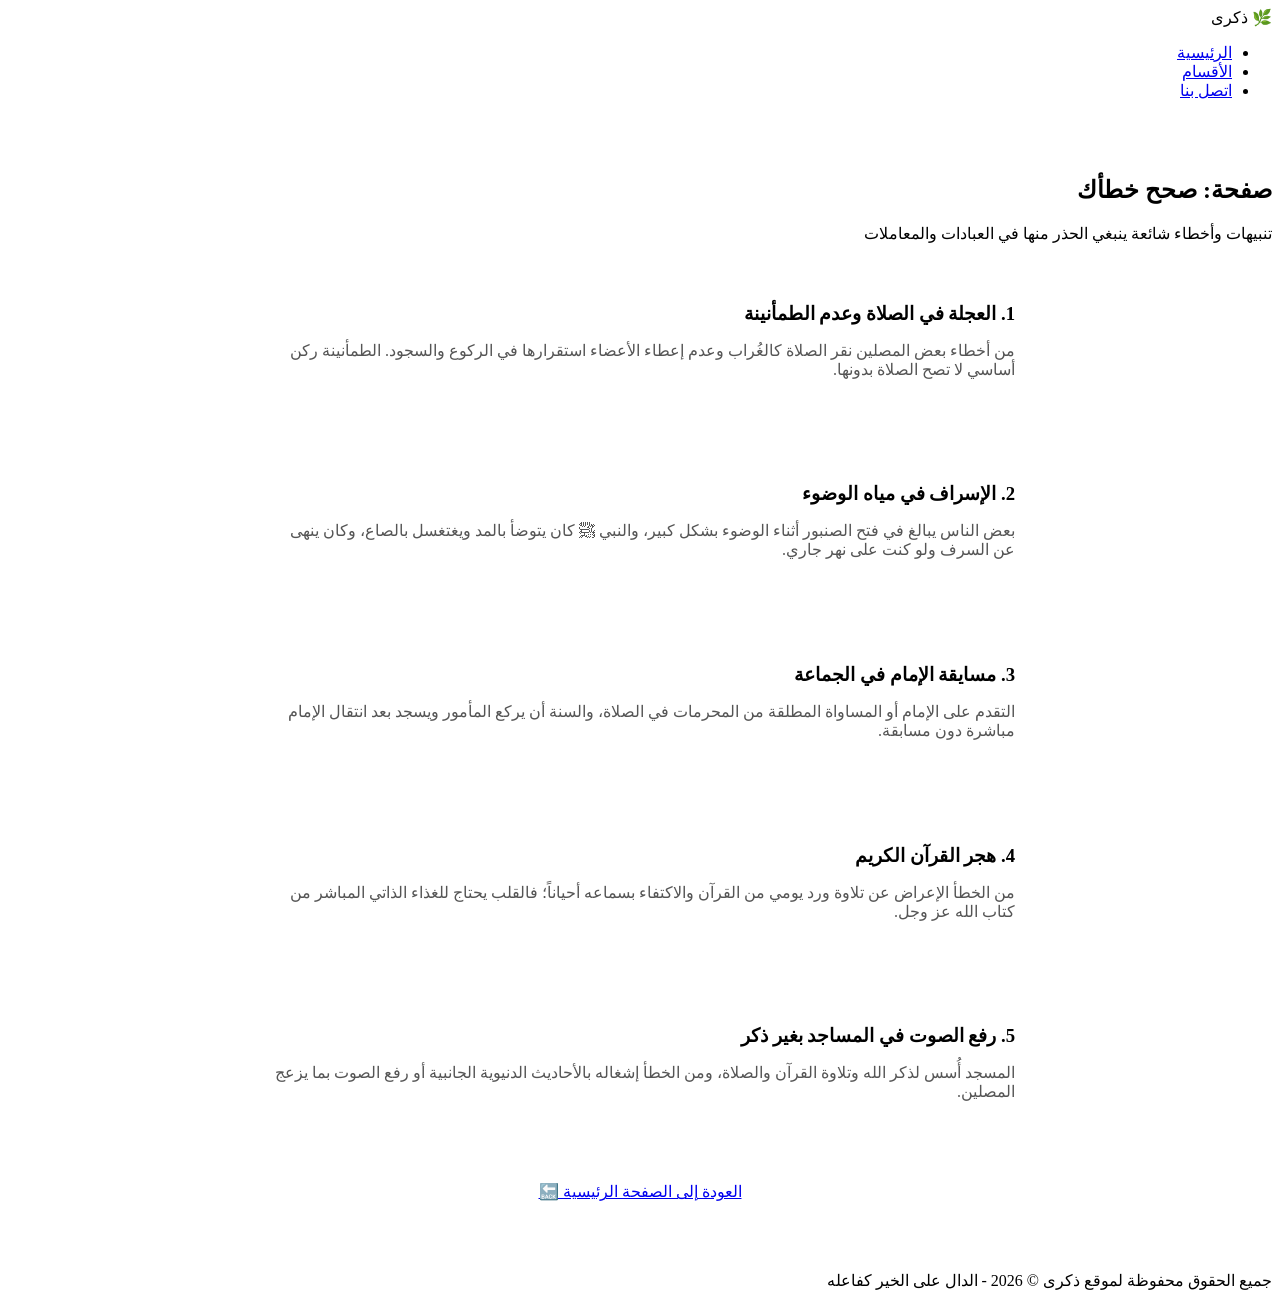
==== correct-mistakes.html @ d4a59a68 "Create correct-mistakes.html" ====
<!DOCTYPE html>
<html lang="ar" dir="rtl">
<head>
    <meta charset="UTF-8">
    <meta name="viewport" content="width=device-width, initial-scale=1.0">
    <title>صحح خطأك - موقع ذكرى</title>
    <link href="https://fonts.googleapis.com/css2?family=Cairo:wght@300;400;600;700&display=swap" rel="stylesheet">
    <link rel="stylesheet" href="style.css">
</head>
<body>

    <!-- الشريط العلوي -->
    <header class="navbar">
        <div class="container nav-container">
            <div class="logo">🌿 ذكرى</div>
            <nav>
                <ul class="nav-links">
                    <li><a href="index.html">الرئيسية</a></li>
                    <li><a href="index.html#categories">الأقسام</a></li>
                    <li><a href="index.html#contact">اتصل بنا</a></li>
                </ul>
            </nav>
        </div>
    </header>

    <!-- عنوان الصفحة -->
    <section class="container" style="padding: 40px 0 20px 0;">
        <div class="section-title">
            <h2>صفحة: صحح خطأك</h2>
            <p>تنبيهات وأخطاء شائعة ينبغي الحذر منها في العبادات والمعاملات</p>
        </div>

        <!-- قائمة التنبيهات المليئة بالنصائح -->
        <div style="display: grid; gap: 20px; max-width: 800px; margin: 0 auto;">
            
            <div class="cat-card" style="text-align: right; padding: 25px;">
                <h3 style="color: var(--primary-color); margin-bottom: 8px;">1. العجلة في الصلاة وعدم الطمأنينة</h3>
                <p style="color: #555;">من أخطاء بعض المصلين نقر الصلاة كالغُراب وعدم إعطاء الأعضاء استقرارها في الركوع والسجود. الطمأنينة ركن أساسي لا تصح الصلاة بدونها.</p>
            </div>

            <div class="cat-card" style="text-align: right; padding: 25px;">
                <h3 style="color: var(--primary-color); margin-bottom: 8px;">2. الإسراف في مياه الوضوء</h3>
                <p style="color: #555;">بعض الناس يبالغ في فتح الصنبور أثناء الوضوء بشكل كبير، والنبي ﷺ كان يتوضأ بالمد ويغتغسل بالصاع، وكان ينهى عن السرف ولو كنت على نهر جاري.</p>
            </div>

            <div class="cat-card" style="text-align: right; padding: 25px;">
                <h3 style="color: var(--primary-color); margin-bottom: 8px;">3. مسايقة الإمام في الجماعة</h3>
                <p style="color: #555;">التقدم على الإمام أو المساواة المطلقة من المحرمات في الصلاة، والسنة أن يركع المأمور ويسجد بعد انتقال الإمام مباشرة دون مسابقة.</p>
            </div>

            <div class="cat-card" style="text-align: right; padding: 25px;">
                <h3 style="color: var(--primary-color); margin-bottom: 8px;">4. هجر القرآن الكريم</h3>
                <p style="color: #555;">من الخطأ الإعراض عن تلاوة ورد يومي من القرآن والاكتفاء بسماعه أحياناً؛ فالقلب يحتاج للغذاء الذاتي المباشر من كتاب الله عز وجل.</p>
            </div>

            <div class="cat-card" style="text-align: right; padding: 25px;">
                <h3 style="color: var(--primary-color); margin-bottom: 8px;">5. رفع الصوت في المساجد بغير ذكر</h3>
                <p style="color: #555;">المسجد أُسس لذكر الله وتلاوة القرآن والصلاة، ومن الخطأ إشغاله بالأحاديث الدنيوية الجانبية أو رفع الصوت بما يزعج المصلين.</p>
            </div>

        </div>

        <!-- زر العودة -->
        <div style="text-align: center; margin-top: 40px;">
            <a href="index.html" class="btn-primary">العودة إلى الصفحة الرئيسية 🔙</a>
        </div>
    </section>

    <!-- التذييل -->
    <footer class="footer" style="margin-top: 50px;">
        <div class="container footer-bottom">
            <p>جميع الحقوق محفوظة لموقع ذكرى © 2026 - الدال على الخير كفاعله</p>
        </div>
    </footer>

</body>
</html>
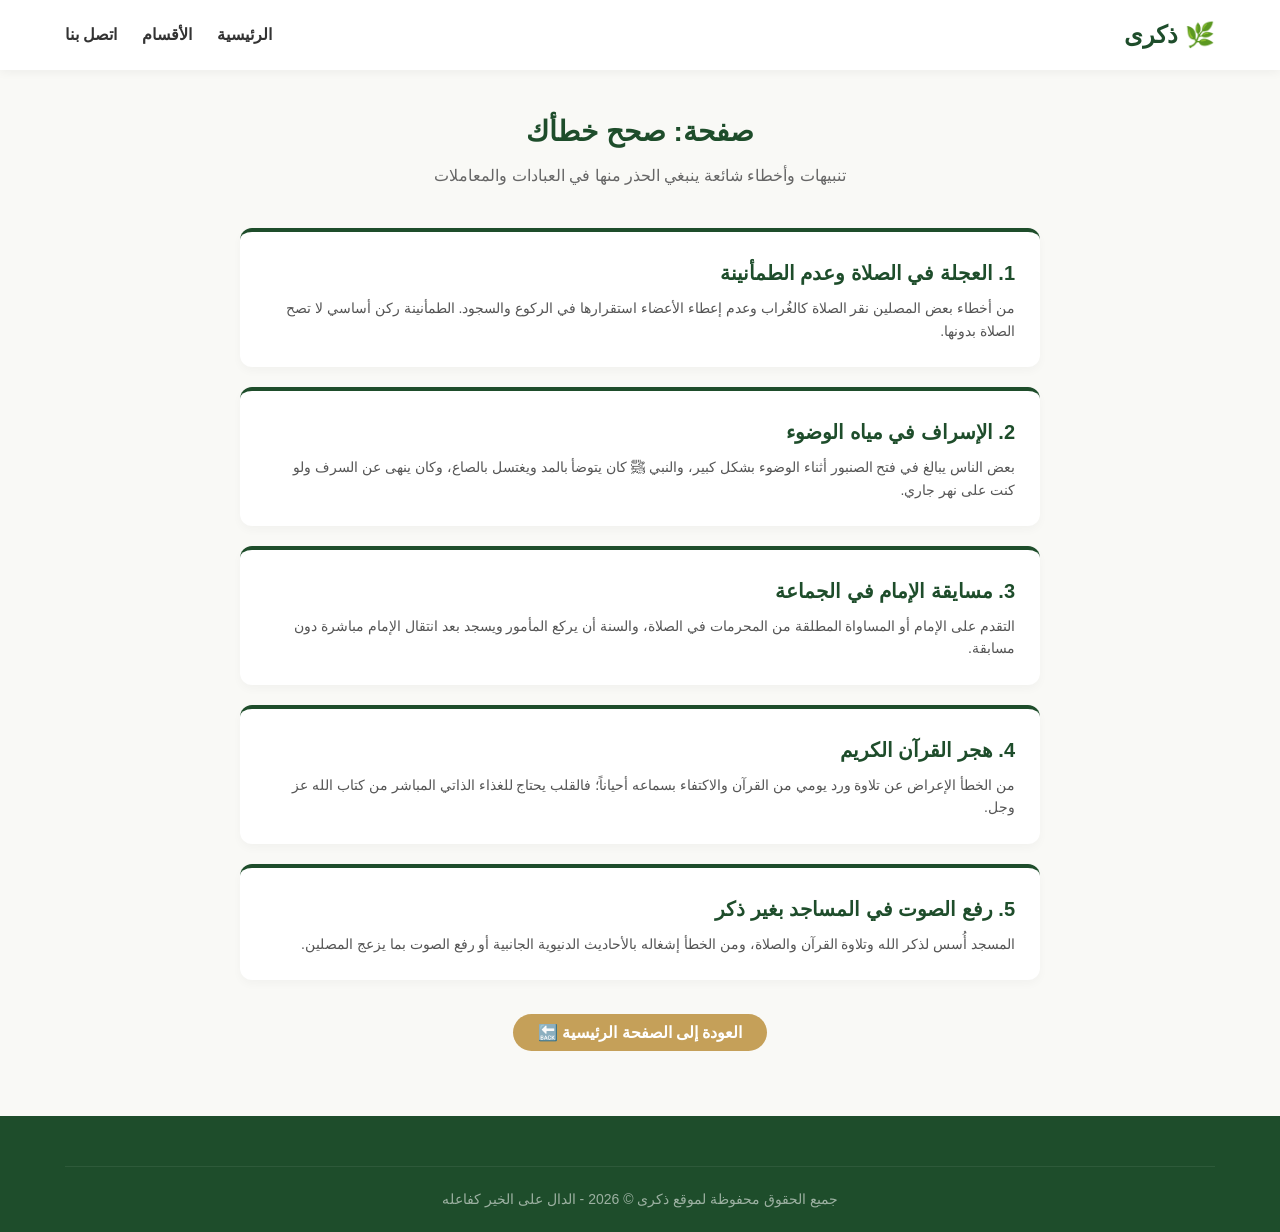
==== commit 2286e76e: "Create correct-mistakes.html" ====
--- a/correct-mistakes.html
+++ b/correct-mistakes.html
@@ -23,14 +23,13 @@
         </div>
     </header>
 
-    <!-- عنوان الصفحة -->
+    <!-- محتوى الصفحة الفرعية -->
     <section class="container" style="padding: 40px 0 20px 0;">
         <div class="section-title">
             <h2>صفحة: صحح خطأك</h2>
             <p>تنبيهات وأخطاء شائعة ينبغي الحذر منها في العبادات والمعاملات</p>
         </div>
 
-        <!-- قائمة التنبيهات المليئة بالنصائح -->
         <div style="display: grid; gap: 20px; max-width: 800px; margin: 0 auto;">
             
             <div class="cat-card" style="text-align: right; padding: 25px;">
@@ -40,7 +39,7 @@
 
             <div class="cat-card" style="text-align: right; padding: 25px;">
                 <h3 style="color: var(--primary-color); margin-bottom: 8px;">2. الإسراف في مياه الوضوء</h3>
-                <p style="color: #555;">بعض الناس يبالغ في فتح الصنبور أثناء الوضوء بشكل كبير، والنبي ﷺ كان يتوضأ بالمد ويغتغسل بالصاع، وكان ينهى عن السرف ولو كنت على نهر جاري.</p>
+                <p style="color: #555;">بعض الناس يبالغ في فتح الصنبور أثناء الوضوء بشكل كبير، والنبي ﷺ كان يتوضأ بالمد ويغتسل بالصاع، وكان ينهى عن السرف ولو كنت على نهر جاري.</p>
             </div>
 
             <div class="cat-card" style="text-align: right; padding: 25px;">
--- a/style.css
+++ b/style.css
@@ -0,0 +1,358 @@
+/* إعدادات عامة */
+* {
+    margin: 0;
+    padding: 0;
+    box-sizing: border-box;
+    font-family: 'Cairo', sans-serif;
+}
+
+:root {
+    --primary-color: #1e4d2b;       /* أخضر زيتي إسلامي */
+    --secondary-color: #c5a059;     /* ذهبي */
+    --bg-color: #f9f9f6;            /* أبيض رملي خفيف */
+    --text-color: #333333;
+    --white: #ffffff;
+}
+
+body {
+    background-color: var(--bg-color);
+    color: var(--text-color);
+    line-height: 1.6;
+    scroll-behavior: smooth;
+}
+
+.container {
+    width: 90%;
+    max-width: 1150px;
+    margin: 0 auto;
+}
+
+/* الشريط العلوي */
+.navbar {
+    background: var(--white);
+    box-shadow: 0 2px 10px rgba(0,0,0,0.05);
+    position: sticky;
+    top: 0;
+    z-index: 1000;
+}
+
+.nav-container {
+    display: flex;
+    justify-content: space-between;
+    align-items: center;
+    height: 70px;
+}
+
+.logo {
+    font-size: 24px;
+    font-weight: 700;
+    color: var(--primary-color);
+}
+
+.nav-links {
+    display: flex;
+    list-style: none;
+    gap: 25px;
+}
+
+.nav-links a {
+    text-decoration: none;
+    color: var(--text-color);
+    font-weight: 600;
+    transition: 0.3s;
+}
+
+.nav-links a:hover, .nav-links a.active {
+    color: var(--secondary-color);
+}
+
+.nav-actions {
+    font-size: 14px;
+    color: #666;
+}
+
+/* البانر الرئيسي */
+.hero {
+    height: 420px;
+    background-image: url('https://images.unsplash.com/photo-1542816417-0983c9c9ad53?q=80&w=2000');
+    background-size: cover;
+    background-position: center;
+}
+
+.hero-overlay {
+    background: linear-gradient(rgba(30, 77, 43, 0.8), rgba(30, 77, 43, 0.9));
+    width: 100%;
+    height: 100%;
+    display: flex;
+    align-items: center;
+    justify-content: center;
+    color: var(--white);
+    text-align: center;
+    padding: 0 20px;
+}
+
+.hero-content h1 {
+    font-size: 28px;
+    margin-bottom: 15px;
+    color: var(--secondary-color);
+}
+
+.hero-content p {
+    font-size: 16px;
+    margin-bottom: 25px;
+    opacity: 0.9;
+}
+
+.hero-buttons {
+    display: flex;
+    justify-content: center;
+    gap: 15px;
+}
+
+.btn-primary {
+    background-color: var(--secondary-color);
+    color: var(--white);
+    padding: 10px 25px;
+    border-radius: 25px;
+    text-decoration: none;
+    font-weight: 600;
+    transition: 0.3s;
+}
+
+.btn-primary:hover {
+    background-color: #b08d4b;
+}
+
+.btn-secondary {
+    background-color: transparent;
+    border: 2px solid var(--white);
+    color: var(--white);
+    padding: 10px 25px;
+    border-radius: 25px;
+    text-decoration: none;
+    font-weight: 600;
+    transition: 0.3s;
+}
+
+.btn-secondary:hover {
+    background-color: var(--white);
+    color: var(--primary-color);
+}
+
+/* بطاقة نصيحة اليوم البارزة */
+.daily-tip-container {
+    margin-top: -50px;
+    position: relative;
+    z-index: 10;
+    margin-bottom: 50px;
+}
+
+.tip-card-main {
+    background: var(--white);
+    padding: 35px;
+    border-radius: 15px;
+    box-shadow: 0 10px 30px rgba(0,0,0,0.1);
+    border-right: 6px solid var(--secondary-color);
+    text-align: center;
+}
+
+.tip-badge {
+    background-color: #eaf1ec;
+    color: var(--primary-color);
+    padding: 5px 15px;
+    font-size: 13px;
+    border-radius: 20px;
+    font-weight: 600;
+}
+
+.tip-card-main h2 {
+    margin: 15px 0;
+    color: var(--primary-color);
+    font-size: 24px;
+}
+
+.tip-card-main p {
+    color: #555;
+    font-size: 16px;
+    line-height: 1.8;
+    max-width: 800px;
+    margin: 0 auto 20px auto;
+}
+
+.tip-actions {
+    margin-top: 20px;
+}
+
+/* العناوين المشتركة */
+.section-title {
+    text-align: center;
+    margin-bottom: 40px;
+}
+
+.section-title h2 {
+    font-size: 28px;
+    color: var(--primary-color);
+    margin-bottom: 8px;
+}
+
+.section-title p {
+    color: #666;
+}
+
+/* الأقسام والنصائح */
+.categories {
+    padding: 40px 0;
+}
+
+.grid {
+    display: grid;
+    grid-template-columns: repeat(auto-fit, minmax(240px, 1fr));
+    gap: 20px;
+}
+
+.cat-card {
+    background: var(--white);
+    padding: 25px 20px;
+    border-radius: 12px;
+    text-align: center;
+    box-shadow: 0 4px 10px rgba(0,0,0,0.03);
+    transition: transform 0.3s;
+    border-top: 4px solid var(--primary-color);
+}
+
+.cat-card:hover {
+    transform: translateY(-5px);
+}
+
+.card-icon {
+    font-size: 32px;
+    margin-bottom: 8px;
+}
+
+.cat-card h3 {
+    color: var(--primary-color);
+    margin-bottom: 4px;
+    font-size: 20px;
+}
+
+.card-subtitle {
+    display: block;
+    font-size: 12px;
+    color: var(--secondary-color);
+    font-weight: 600;
+    margin-bottom: 12px;
+}
+
+.cat-card p {
+    color: #666;
+    font-size: 14px;
+    line-height: 1.6;
+    text-align: right;
+}
+
+/* قسم اتصل بنا */
+.contact-section {
+    padding: 50px 0;
+}
+
+.contact-card {
+    background: var(--white);
+    padding: 40px;
+    border-radius: 15px;
+    box-shadow: 0 5px 15px rgba(0,0,0,0.05);
+    max-width: 700px;
+    margin: 0 auto;
+}
+
+.contact-form .form-group {
+    margin-bottom: 20px;
+    text-align: right;
+}
+
+.contact-form label {
+    display: block;
+    margin-bottom: 8px;
+    color: var(--primary-color);
+    font-weight: 600;
+}
+
+.contact-form input,
+.contact-form textarea {
+    width: 100%;
+    padding: 12px;
+    border: 1px solid #ddd;
+    border-radius: 8px;
+    outline: none;
+    font-family: 'Cairo', sans-serif;
+}
+
+.contact-form input:focus,
+.contact-form textarea:focus {
+    border-color: var(--secondary-color);
+}
+
+.btn-submit {
+    background-color: var(--primary-color);
+    color: var(--white);
+    border: none;
+    padding: 12px 30px;
+    border-radius: 25px;
+    font-family: 'Cairo', sans-serif;
+    font-weight: 600;
+    cursor: pointer;
+    width: 100%;
+    transition: background 0.3s;
+}
+
+.btn-submit:hover {
+    background-color: #14351d;
+}
+
+/* التذييل */
+.footer {
+    background-color: var(--primary-color);
+    color: var(--white);
+    padding: 50px 0 20px 0;
+    margin-top: 50px;
+}
+
+.footer-content {
+    display: grid;
+    grid-template-columns: repeat(auto-fit, minmax(250px, 1fr));
+    gap: 30px;
+    margin-bottom: 30px;
+}
+
+.footer h3 {
+    color: var(--secondary-color);
+    margin-bottom: 15px;
+    font-size: 18px;
+}
+
+.footer p, .footer li {
+    font-size: 14px;
+    opacity: 0.8;
+    line-height: 1.8;
+}
+
+.footer ul {
+    list-style: none;
+}
+
+.footer ul li a {
+    color: var(--white);
+    text-decoration: none;
+    transition: 0.3s;
+}
+
+.footer ul li a:hover {
+    color: var(--secondary-color);
+}
+
+.footer-bottom {
+    text-align: center;
+    padding-top: 20px;
+    border-top: 1px solid rgba(255,255,255,0.1);
+    font-size: 13px;
+    opacity: 0.7;
+}
